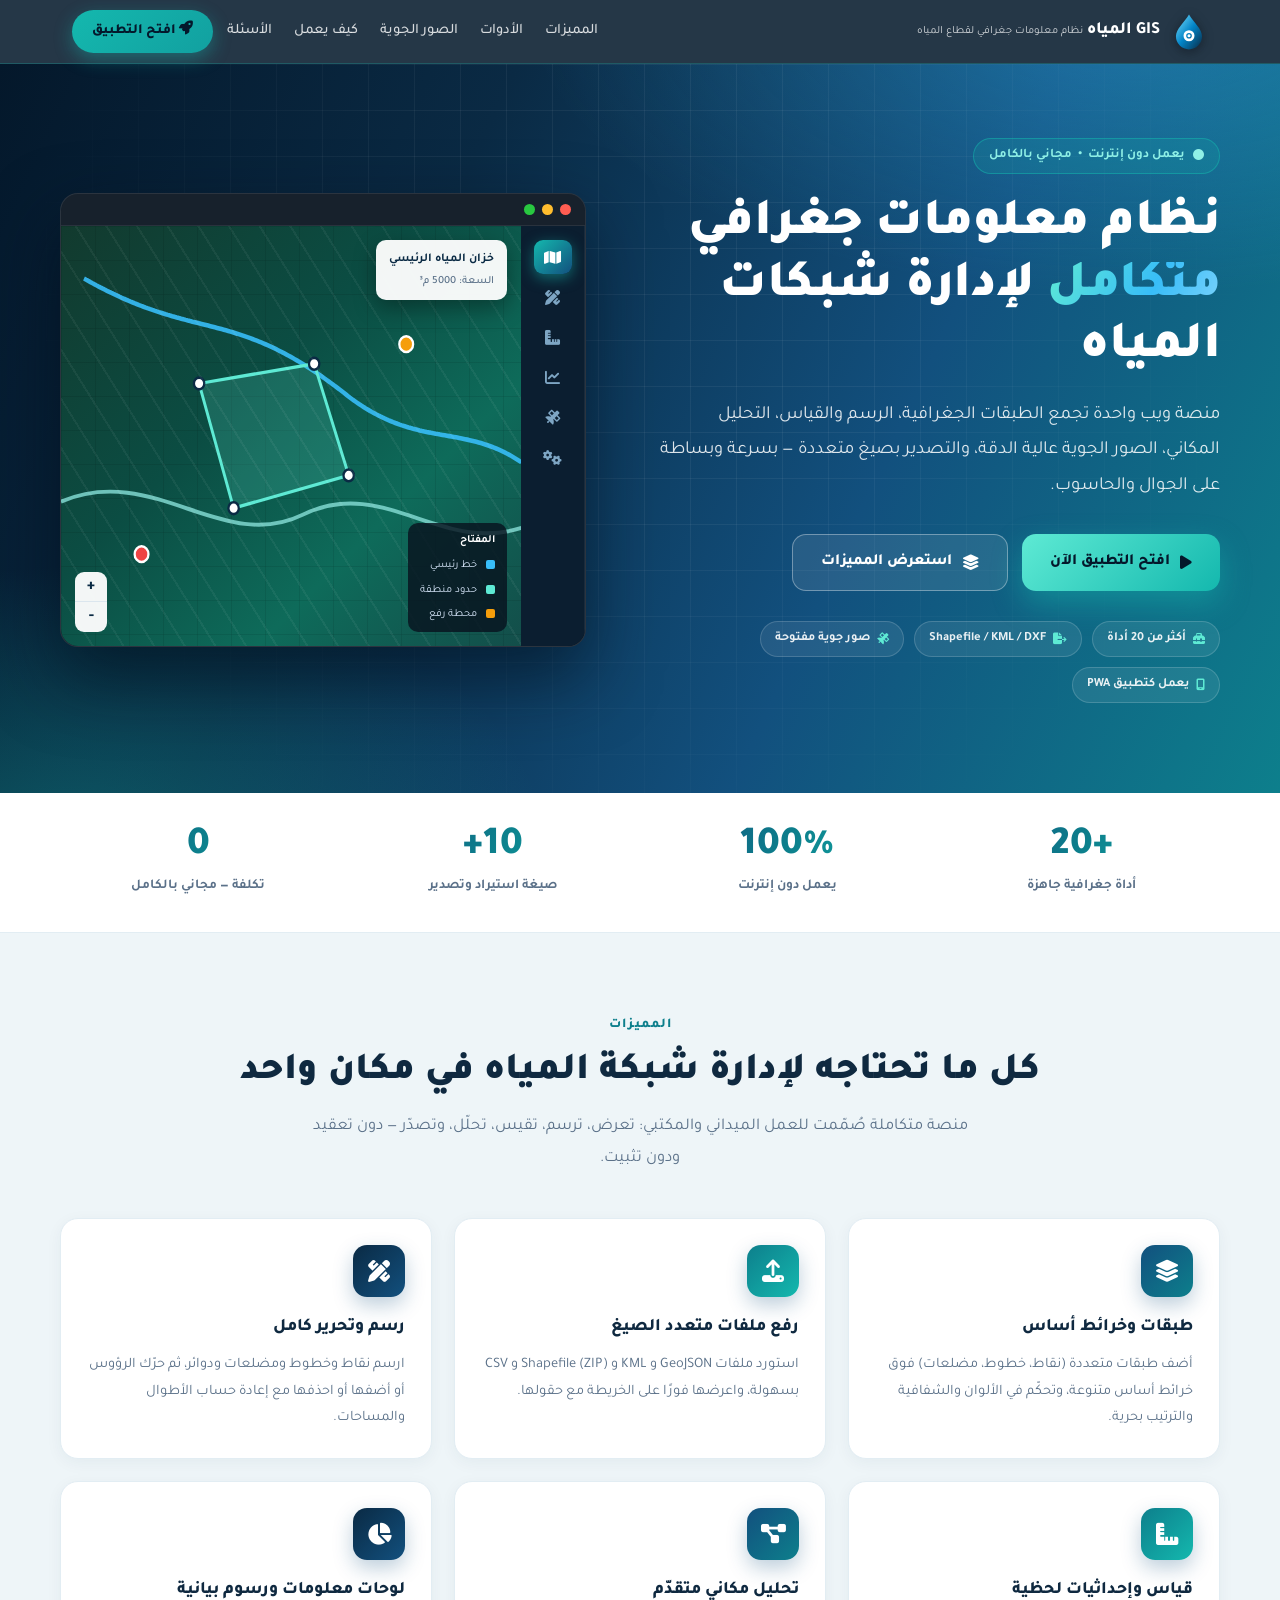
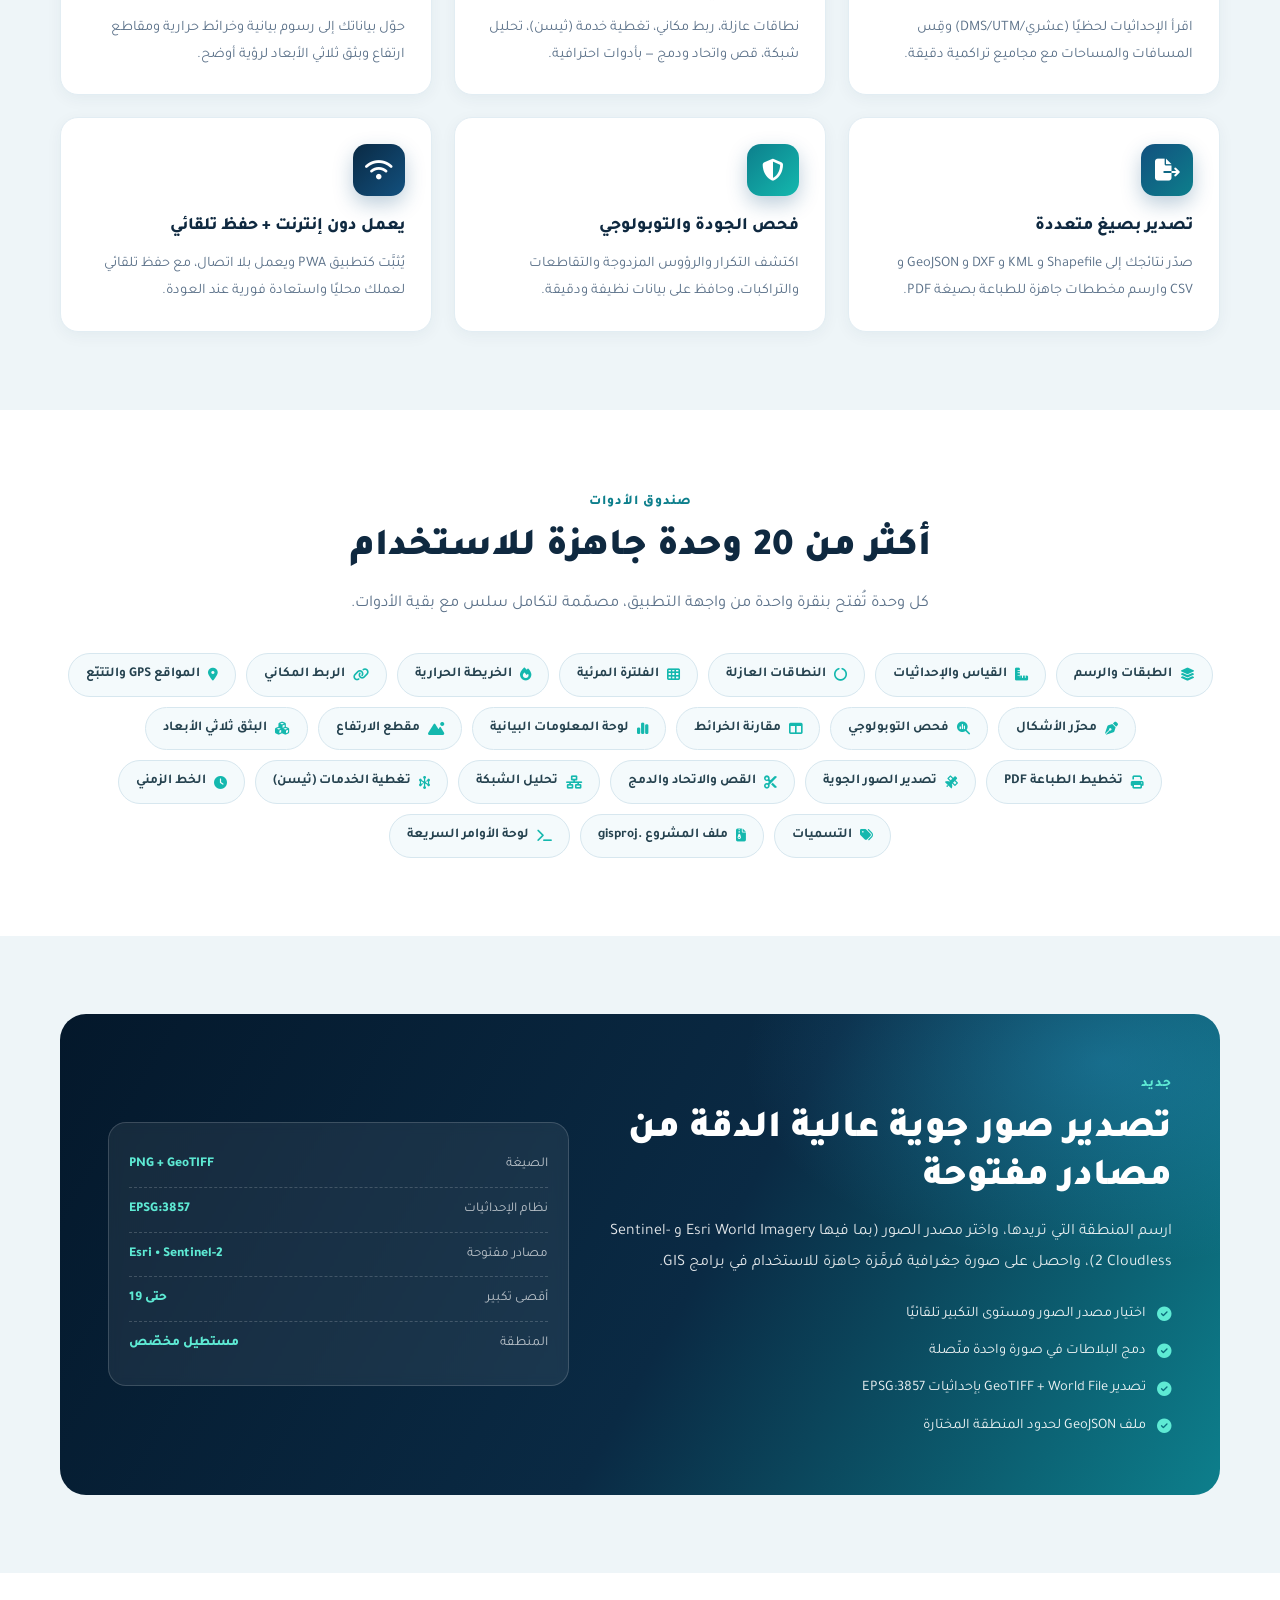
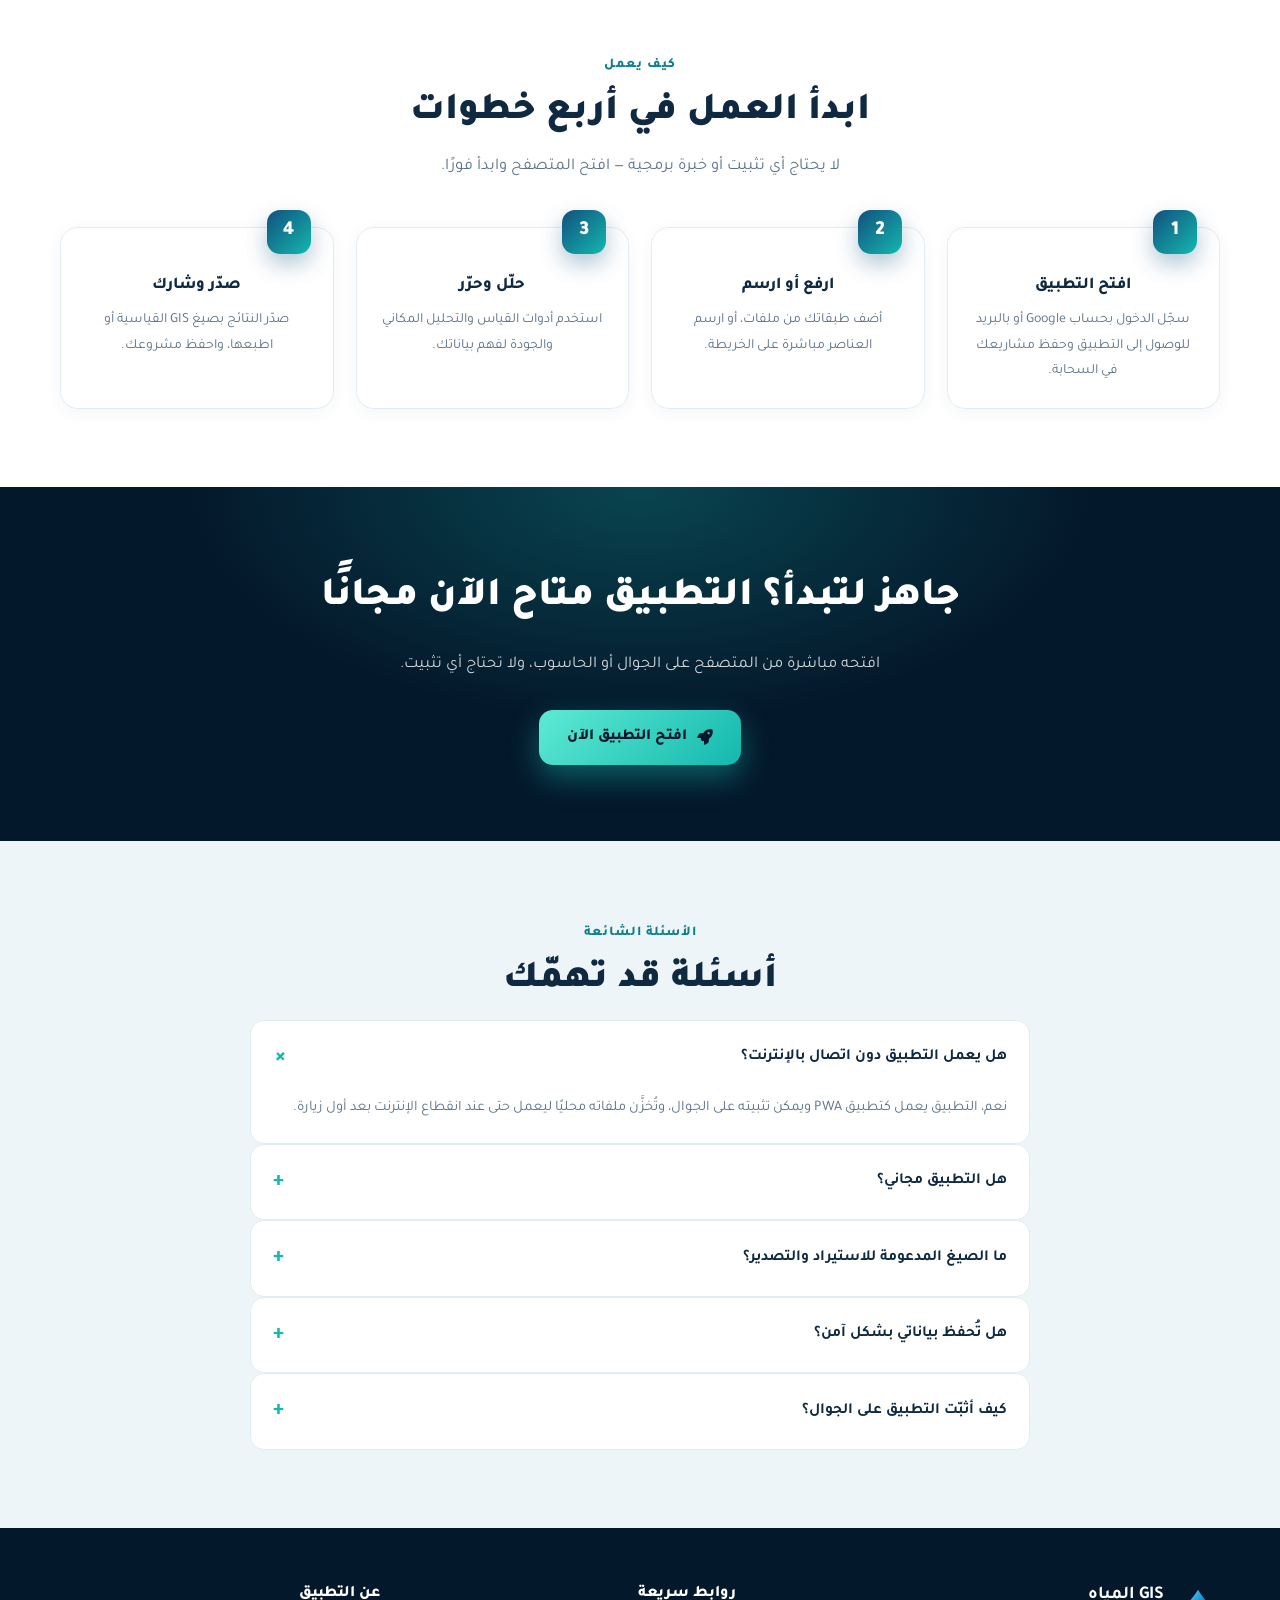
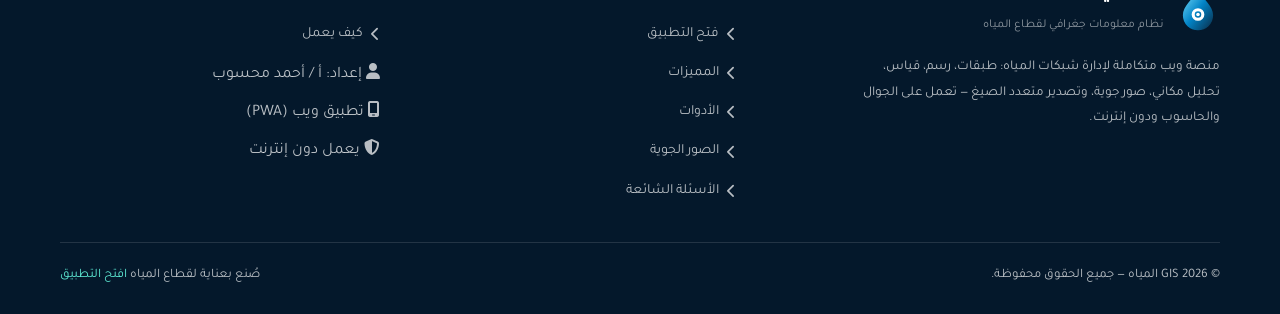
==== landing.html @ ad79aa31 "GIS Water App — clean history" ====
<!DOCTYPE html>
<html lang="ar" dir="rtl">
<head>
<meta charset="UTF-8">
<meta name="viewport" content="width=device-width, initial-scale=1">
<meta name="theme-color" content="#0a2a44">
<title>GIS المياه — نظام معلومات جغرافي متكامل لقطاع المياه | إعداد أ / أحمد محسوب</title>
<meta name="description" content="تطبيق ويب مجاني لإدارة شبكات المياه: طبقات جغرافية، رسم وقياس، تحليل مكاني، تصدير Shapefile/KML/DXF، صور جوية عالية الدقة من مصادر مفتوحة، ويعمل دون إنترنت.">
<meta name="keywords" content="GIS, نظم المعلومات الجغرافية, قطاع المياه, شبكات المياه, خرائط المياه, خزانات, محطات رفع, تحليل مكاني, Shapefile, KML, DXF, GeoTIFF, صور جوية, water network, web GIS">
<meta name="author" content="أحمد محسوب">
<meta name="robots" content="index, follow">
<meta name="google-site-verification" content="sy2CZQJL3Yo10CgOrphD3suYf40Eu9qSfpPAU7M36-Q">
<link rel="canonical" href="https://ahmedmahsoup1920-stack.github.io/gis-app-web/landing.html">
<meta property="og:type" content="website">
<meta property="og:site_name" content="GIS المياه">
<meta property="og:title" content="GIS المياه — نظام معلومات جغرافي متكامل لقطاع المياه">
<meta property="og:description" content="أكثر من 20 أداة جغرافية لإدارة شبكات المياه: رسم، قياس، تحليل مكاني، تصدير متعدد الصيغ، وصور جوية عالية الدقة — ويعمل دون إنترنت.">
<meta property="og:url" content="https://ahmedmahsoup1920-stack.github.io/gis-app-web/landing.html">
<meta property="og:image" content="https://ahmedmahsoup1920-stack.github.io/gis-app-web/icons/icon-512.png">
<meta property="og:locale" content="ar_AR">
<meta name="twitter:card" content="summary_large_image">
<meta name="twitter:title" content="GIS المياه — نظام معلومات جغرافي متكامل لقطاع المياه">
<meta name="twitter:description" content="أكثر من 20 أداة جغرافية لإدارة شبكات المياه، مع تصدير متعدد الصيغ وصور جوية عالية الدقة.">
<meta name="twitter:image" content="https://ahmedmahsoup1920-stack.github.io/gis-app-web/icons/icon-512.png">
<link rel="icon" type="image/svg+xml" href="icons/icon.svg">
<link rel="icon" type="image/png" sizes="192x192" href="icons/icon-192.png">
<link rel="apple-touch-icon" href="icons/apple-touch-icon.png">
<link href="https://fonts.googleapis.com/css2?family=Tajawal:wght@400;500;700;800;900&display=swap" rel="stylesheet">
<link rel="stylesheet" href="https://cdnjs.cloudflare.com/ajax/libs/font-awesome/6.4.0/css/all.min.css">
<style>
:root{
    --deep:#04182b; --navy:#0a2a44; --blue:#12507e; --teal:#0d7f8c; --accent:#14b8ae;
    --sky:#38bdf8; --bg:#eef5f8; --ink:#0f2940; --muted:#5b7189; --line:#dbe7ef; --card:#ffffff;
    --grad:linear-gradient(115deg,#04182b 0%,#0a2a44 30%,#12507e 62%,#0d7f8c 100%);
    --shadow:0 18px 46px rgba(6,32,55,.16);
    --radius:18px;
}
*{margin:0;padding:0;box-sizing:border-box}
html{scroll-behavior:smooth}
body{font-family:'Tajawal',system-ui,sans-serif;background:var(--bg);color:var(--ink);line-height:1.75;overflow-x:hidden}
a{color:inherit;text-decoration:none}
img{max-width:100%}
.wrap{width:min(1160px,92vw); margin-inline:auto;}
section{scroll-margin-top:80px;}

/* ===== Nav ===== */
.nav{position:sticky; top:0; z-index:100; backdrop-filter:blur(10px); background:rgba(4,24,43,0.86); border-bottom:1px solid rgba(20,184,174,.28);}
.nav-inner{max-width:1180px; margin:0 auto; padding:10px 22px; display:flex; align-items:center; gap:14px;}
.brand{display:flex; align-items:center; gap:10px; color:#fff; text-decoration:none; min-width:0;}
.brand img{width:38px; height:38px; filter:drop-shadow(0 2px 6px rgba(0,0,0,.4));}
.brand .b-t{font-weight:800; font-size:17px; line-height:1.1; white-space:nowrap;}
.brand .b-s{font-size:11px; opacity:.8; white-space:nowrap;}
.nav-links{display:flex; gap:22px; margin-inline-start:auto;}
.nav-links a{color:rgba(255,255,255,.82); font-size:14.5px; font-weight:500; text-decoration:none; transition:.2s; position:relative;}
.nav-links a:hover{color:#fff;}
.nav-cta{background:linear-gradient(135deg,var(--accent),#12a0a0); color:#04182b; font-weight:800; padding:9px 20px; border-radius:24px; font-size:14px; text-decoration:none; white-space:nowrap; box-shadow:0 6px 18px rgba(20,184,174,.4); transition:.2s;}
.nav-cta:hover{transform:translateY(-1px); box-shadow:0 10px 24px rgba(20,184,174,.55);}
.burger{display:none; background:none; border:0; color:#fff; font-size:20px; cursor:pointer;}
@media(max-width:880px){
    .nav-links{display:none; position:absolute; top:100%; inset-inline:0; flex-direction:column; background:rgba(6,26,44,.98); padding:14px 22px; gap:14px; border-bottom:1px solid rgba(20,184,174,.3);}
    .nav-links.open{display:flex;}
    .burger{display:block; margin-inline-start:auto;}
    .nav-cta{display:none;}
}

/* ---- HERO ---- */
.hero{position:relative; overflow:hidden; color:#fff; background:linear-gradient(115deg,#04182b 0%,#0a2a44 32%,#12507e 66%,#0d7f8c 100%); padding:74px 0 90px;}
.hero::before{content:''; position:absolute; inset:0; background:radial-gradient(1000px 480px at 88% -8%, rgba(56,189,248,.32), transparent 60%), radial-gradient(760px 460px at 6% 108%, rgba(20,184,174,.34), transparent 62%);}
.hero::after{content:''; position:absolute; inset:0; background-image:linear-gradient(rgba(255,255,255,.055) 1px,transparent 1px),linear-gradient(90deg,rgba(255,255,255,.055) 1px,transparent 1px); background-size:46px 46px; -webkit-mask-image:radial-gradient(circle at 50% 30%, #000 30%, transparent 78%); mask-image:radial-gradient(circle at 50% 30%, #000 30%, transparent 78%);}
.hero .wrap{position:relative; z-index:2; display:grid; grid-template-columns:1.05fr .95fr; gap:52px; align-items:center;}
.badge{display:inline-flex; align-items:center; gap:8px; background:rgba(20,184,174,.16); border:1px solid rgba(20,184,174,.5); color:#8ff0e6; font-size:13px; font-weight:600; padding:6px 15px; border-radius:30px; margin-bottom:22px;}
.badge i{font-size:11px;}
.hero h1{font-size:clamp(28px,4.6vw,52px); font-weight:900; line-height:1.18; letter-spacing:-.5px; margin-bottom:18px;}
.hero h1 span{background:linear-gradient(120deg,#5eead4,#38bdf8 60%,#7dd3fc); -webkit-background-clip:text; background-clip:text; color:transparent;}
.hero .lead{font-size:clamp(15px,1.7vw,18.5px); color:rgba(255,255,255,.86); line-height:1.9; max-width:560px; margin-bottom:30px;}
.hero-btns{display:flex; flex-wrap:wrap; gap:14px; margin-bottom:30px;}
.btn{display:inline-flex; align-items:center; gap:10px; font-weight:800; font-size:15.5px; padding:14px 28px; border-radius:14px; text-decoration:none; transition:.22s; cursor:pointer; border:0;}
.btn-primary{background:linear-gradient(135deg,#5eead4,#14b8ae); color:#04182b; box-shadow:0 12px 30px rgba(20,184,174,.45);}
.btn-primary:hover{transform:translateY(-2px); box-shadow:0 18px 40px rgba(20,184,174,.6);}
.btn-ghost{background:rgba(255,255,255,.09); color:#fff; border:1.5px solid rgba(255,255,255,.35);}
.btn-ghost:hover{background:rgba(255,255,255,.18);}
.chips{display:flex; flex-wrap:wrap; gap:10px;}
.chip{font-size:12.5px; font-weight:600; color:rgba(255,255,255,.9); background:rgba(255,255,255,.08); border:1px solid rgba(255,255,255,.16); padding:6px 14px; border-radius:22px; display:inline-flex; align-items:center; gap:7px;}
.chip i{color:#5eead4; font-size:12px;}

/* ---- mock ---- */
.mock{position:relative; border-radius:18px; overflow:hidden; box-shadow:0 30px 70px rgba(2,14,26,.6); border:1px solid rgba(255,255,255,.14); background:#08131f;}
.mock-bar{display:flex; align-items:center; gap:7px; padding:10px 14px; background:rgba(255,255,255,.06); border-bottom:1px solid rgba(255,255,255,.08);}
.mock-bar .dot{width:11px; height:11px; border-radius:50%;}
.mock-bar .d1{background:#ff5f57;} .mock-bar .d2{background:#febc2e;} .mock-bar .d3{background:#28c840;}
.mock-url{margin-inline-start:10px; flex:1; background:rgba(255,255,255,.08); color:rgba(255,255,255,.6); font-size:11px; padding:4px 12px; border-radius:8px; text-align:center; direction:ltr;}
.mock-body{display:grid; grid-template-columns:64px 1fr; height:min(52vw,420px); min-height:300px;}
.mock-side{background:#0b1e30; border-inline-start:1px solid rgba(255,255,255,.06); display:flex; flex-direction:column; align-items:center; gap:6px; padding:14px 0;}
.mock-side .mi{width:38px; height:34px; border-radius:9px; display:flex; align-items:center; justify-content:center; color:#7ea6c4; font-size:15px;}
.mock-side .mi.on{background:linear-gradient(135deg,#14b8ae,#12507e); color:#fff; box-shadow:0 4px 14px rgba(20,184,174,.5);}
.mock-canvas{position:relative; background:linear-gradient(135deg,#123a2e 0%,#0b4d43 40%,#0e6b5a 70%,#134e4a 100%); overflow:hidden;}
.mock-canvas::before{content:''; position:absolute; inset:0; background-image:linear-gradient(rgba(0,0,0,.16) 1px,transparent 1px),linear-gradient(90deg,rgba(0,0,0,.16) 1px,transparent 1px); background-size:34px 34px; opacity:.5;}
.mock-canvas::after{content:''; position:absolute; inset:0; background:repeating-linear-gradient(58deg, rgba(255,255,255,.05) 0 2px, transparent 2px 26px);}
.mock-canvas svg{position:absolute; inset:0; width:100%; height:100%;}
.mock-tip{position:absolute; top:14px; inset-inline-start:14px; background:rgba(255,255,255,.95); color:#0a2a44; border-radius:10px; padding:9px 13px; font-size:12px; font-weight:700; box-shadow:0 8px 22px rgba(0,0,0,.35); z-index:3;}
.mock-tip small{display:block; font-weight:500; color:#5b7189; font-size:11px; margin-top:2px;}
.mock-zoom{position:absolute; bottom:14px; inset-inline-end:14px; display:flex; flex-direction:column; background:rgba(255,255,255,.95); border-radius:9px; overflow:hidden; z-index:3;}
.mock-zoom span{width:32px; height:30px; display:flex; align-items:center; justify-content:center; color:#0a2a44; font-weight:800; border-bottom:1px solid #dbe6ee;}
.mock-zoom span:last-child{border-bottom:0;}
.mock-legend{position:absolute; bottom:14px; inset-inline-start:14px; background:rgba(8,19,31,.82); color:#dbeafe; border-radius:10px; padding:8px 12px; font-size:11px; z-index:3; display:flex; flex-direction:column; gap:5px;}
.mock-legend b{font-size:11px; color:#fff; margin-bottom:1px;}
.mock-legend i{display:inline-block; width:9px; height:9px; border-radius:2px; margin-inline-end:6px; vertical-align:middle;}
@media(max-width:880px){
    .hero{padding:52px 0 64px;}
    .hero .wrap{grid-template-columns:1fr; gap:38px;}
    .mock{max-width:520px;}
}

/* ---- stats ---- */
.stats{background:#fff; border-bottom:1px solid #e2edf3;}
.stats .wrap{display:grid; grid-template-columns:repeat(4,1fr); gap:18px; padding:34px 0;}
.stat{text-align:center;}
.stat .n{font-size:clamp(26px,3.4vw,40px); font-weight:900; background:linear-gradient(120deg,#12507e,#0d7f8c,#14b8ae); -webkit-background-clip:text; background-clip:text; color:transparent; line-height:1;}
.stat .l{font-size:13.5px; color:var(--muted); margin-top:8px; font-weight:600;}
@media(max-width:680px){ .stats .wrap{grid-template-columns:repeat(2,1fr); gap:26px 12px;} }

/* ---- section head ---- */
.section{padding:78px 0;}
.section.alt{background:#fff;}
.eyebrow{display:inline-block; color:var(--teal); font-weight:800; font-size:13.5px; letter-spacing:1px; margin-bottom:12px;}
.section h2{font-size:clamp(24px,3.2vw,38px); font-weight:900; color:var(--ink); line-height:1.25; margin-bottom:14px;}
.section .sub{font-size:16.5px; color:var(--muted); max-width:680px; line-height:1.9;}
.center{text-align:center;}
.center .sub{margin-inline:auto;}

/* ---- feature cards ---- */
.grid{display:grid; grid-template-columns:repeat(3,1fr); gap:22px; margin-top:44px;}
.card{background:#fff; border:1px solid #e2edf3; border-radius:18px; padding:26px; transition:.24s; box-shadow:0 4px 16px rgba(16,50,80,.05);}
.section.alt .card{background:#f7fbfd;}
.card:hover{transform:translateY(-5px); box-shadow:0 20px 42px rgba(16,50,80,.13); border-color:#bfe6e0;}
.card .ic{width:52px; height:52px; border-radius:14px; display:flex; align-items:center; justify-content:center; font-size:22px; color:#fff; background:linear-gradient(135deg,#12507e,#0d7f8c); margin-bottom:16px; box-shadow:0 8px 20px rgba(18,80,126,.28);}
.card:nth-child(2n) .ic{background:linear-gradient(135deg,#0d7f8c,#14b8ae);}
.card:nth-child(3n) .ic{background:linear-gradient(135deg,#0a2a44,#12507e);}
.card h3{font-size:17.5px; font-weight:800; color:var(--ink); margin-bottom:8px;}
.card p{font-size:14.5px; color:var(--muted); line-height:1.85;}
@media(max-width:900px){ .grid{grid-template-columns:repeat(2,1fr);} }
@media(max-width:600px){ .grid{grid-template-columns:1fr;} }

/* ---- tools pills ---- */
.pills{display:flex; flex-wrap:wrap; gap:10px; margin-top:34px; justify-content:center;}
.pill{background:#fff; border:1px solid #d7e7ef; border-radius:30px; padding:9px 17px; font-size:13.5px; font-weight:600; color:#25424f; display:inline-flex; align-items:center; gap:8px; transition:.2s;}
.section.alt .pill{background:#f4fafc;}
.pill i{color:var(--accent); font-size:13px;}
.pill:hover{border-color:var(--accent); transform:translateY(-2px); box-shadow:0 8px 18px rgba(20,184,174,.16);}

/* ---- imagery highlight ---- */
.imagery{background:linear-gradient(120deg,#04182b,#0a2a44 55%,#0d7f8c); color:#fff; border-radius:26px; overflow:hidden; position:relative; padding:56px 48px; display:grid; grid-template-columns:1.1fr .9fr; gap:40px; align-items:center;}
.imagery::before{content:''; position:absolute; inset:0; background:radial-gradient(600px 340px at 90% 10%, rgba(56,189,248,.28), transparent 60%);}
.imagery .txt{position:relative; z-index:2;}
.imagery h2{color:#fff;}
.imagery p{color:rgba(255,255,255,.88); font-size:16px; line-height:1.95; margin-bottom:22px;}
.imagery ul{list-style:none; display:flex; flex-direction:column; gap:12px; position:relative; z-index:2;}
.imagery li{display:flex; align-items:center; gap:11px; font-size:14.5px; color:rgba(255,255,255,.92);}
.imagery li i{color:#5eead4;}
.imagery-card{position:relative; z-index:2; background:rgba(255,255,255,.07); border:1px solid rgba(255,255,255,.16); border-radius:18px; padding:20px; backdrop-filter:blur(6px);}
.imagery-card .row{display:flex; justify-content:space-between; font-size:13.5px; padding:10px 0; border-bottom:1px dashed rgba(255,255,255,.18);}
.imagery-card .row:last-child{border-bottom:0;}
.imagery-card .k{color:rgba(255,255,255,.7);}
.imagery-card .v{font-weight:800; color:#5eead4; font-family:'Tajawal';}
@media(max-width:880px){ .imagery{grid-template-columns:1fr; padding:40px 26px;} }

/* ---- steps ---- */
.steps{display:grid; grid-template-columns:repeat(4,1fr); gap:22px; margin-top:44px; counter-reset:s;}
.step{position:relative; background:#fff; border:1px solid #e2edf3; border-radius:18px; padding:30px 22px 24px; box-shadow:0 4px 16px rgba(16,50,80,.05);}
.step::before{counter-increment:s; content:counter(s); position:absolute; top:-18px; inset-inline-start:22px; width:44px; height:44px; border-radius:13px; background:linear-gradient(135deg,#12507e,#14b8ae); color:#fff; font-size:20px; font-weight:900; display:flex; align-items:center; justify-content:center; box-shadow:0 10px 22px rgba(18,80,126,.32);}
.step h3{font-size:16.5px; font-weight:800; margin:14px 0 8px; color:var(--ink);}
.step p{font-size:14px; color:var(--muted); line-height:1.8;}
@media(max-width:880px){ .steps{grid-template-columns:repeat(2,1fr); gap:34px 18px;} }
@media(max-width:520px){ .steps{grid-template-columns:1fr;} }

/* ---- CTA band ---- */
.cta{background:#04182b; color:#fff; text-align:center; padding:76px 0; position:relative; overflow:hidden;}
.cta::before{content:''; position:absolute; inset:0; background:radial-gradient(700px 360px at 50% 0%, rgba(20,184,174,.28), transparent 65%);}
.cta .wrap{position:relative; z-index:2;}
.cta h2{color:#fff; font-size:clamp(24px,3.4vw,40px); font-weight:900; margin-bottom:16px;}
.cta p{color:rgba(255,255,255,.82); font-size:16.5px; max-width:600px; margin:0 auto 30px; line-height:1.9;}

/* ---- FAQ ---- */
.faq{max-width:820px; margin:44px auto 0; display:flex; flex-direction:column; gap:12px;}
.q{background:#fff; border:1px solid #e2edf3; border-radius:14px; overflow:hidden;}
.section:not(.alt) .q{background:#fff;}
.cta + .section .q{background:#fff;}
.q summary{padding:18px 22px; font-weight:700; font-size:15.5px; color:var(--ink); cursor:pointer; list-style:none; display:flex; justify-content:space-between; align-items:center; gap:14px;}
.q summary::-webkit-details-marker{display:none;}
.q summary::after{content:'+'; font-size:22px; color:var(--accent); font-weight:700; transition:.2s;}
.q[open] summary::after{transform:rotate(45deg);}
.q .a{padding:0 22px 20px; color:var(--muted); font-size:14.5px; line-height:1.9;}

/* ---- footer ---- */
footer{background:#04182b; color:rgba(255,255,255,.72); padding:52px 0 26px;}
.foot-grid{display:grid; grid-template-columns:1.4fr 1fr 1fr; gap:36px; padding-bottom:34px; border-bottom:1px solid rgba(255,255,255,.12);}
.foot-brand{display:flex; align-items:center; gap:12px; margin-bottom:16px;}
.foot-brand img{width:44px; height:44px;}
.foot-brand b{color:#fff; font-size:18px; display:block;}
.foot-brand small{font-size:12px; opacity:.75;}
footer p{font-size:13.5px; line-height:1.9; max-width:360px;}
footer h4{color:#fff; font-size:16px; font-weight:800; margin-bottom:14px;}
footer ul{list-style:none; display:flex; flex-direction:column; gap:10px;}
footer ul a{color:rgba(255,255,255,.72); text-decoration:none; font-size:14px; transition:.2s; display:inline-flex; align-items:center; gap:8px;}
footer ul a:hover{color:#5eead4;}
.foot-bottom{padding-top:22px; display:flex; flex-wrap:wrap; gap:12px; justify-content:space-between; align-items:center; font-size:13px;}
.foot-bottom a{color:#5eead4; text-decoration:none;}
@media(max-width:760px){ .foot-grid{grid-template-columns:1fr; gap:28px;} }
</style>
</head>
<body>

<nav class="nav">
    <div class="nav-inner">
        <a class="brand" href="#top">
            <img src="icons/logo.svg" alt="شعار GIS المياه">
            <span>
                <span class="b-t">GIS المياه</span>
                <span class="b-s">نظام معلومات جغرافي لقطاع المياه</span>
            </span>
        </a>
        <button class="burger" id="burger" aria-label="القائمة"><i class="fas fa-bars"></i></button>
        <div class="nav-links" id="navLinks">
            <a href="#features">المميزات</a>
            <a href="#tools">الأدوات</a>
            <a href="#imagery">الصور الجوية</a>
            <a href="#how">كيف يعمل</a>
            <a href="#faq">الأسئلة</a>
        </div>
        <a class="nav-cta" href="index.html"><i class="fas fa-rocket"></i> افتح التطبيق</a>
    </div>
</nav>

<header class="hero" id="top">
    <div class="wrap">
        <div>
            <span class="badge"><i class="fas fa-circle"></i> يعمل دون إنترنت &nbsp;•&nbsp; مجاني بالكامل</span>
            <h1>نظام معلومات جغرافي <span>متكامل</span> لإدارة شبكات المياه</h1>
            <p class="lead">منصة ويب واحدة تجمع الطبقات الجغرافية، الرسم والقياس، التحليل المكاني، الصور الجوية عالية الدقة، والتصدير بصيغ متعددة — بسرعة وبساطة على الجوال والحاسوب.</p>
            <div class="hero-btns">
                <a class="btn btn-primary" href="index.html"><i class="fas fa-play"></i> افتح التطبيق الآن</a>
                <a class="btn btn-ghost" href="#features"><i class="fas fa-layer-group"></i> استعرض المميزات</a>
            </div>
            <div class="chips">
                <span class="chip"><i class="fas fa-toolbox"></i> أكثر من 20 أداة</span>
                <span class="chip"><i class="fas fa-file-export"></i> Shapefile / KML / DXF</span>
                <span class="chip"><i class="fas fa-satellite"></i> صور جوية مفتوحة</span>
                <span class="chip"><i class="fas fa-mobile-screen"></i> يعمل كتطبيق PWA</span>
            </div>
        </div>
        <div class="mock" aria-hidden="true">
            <div class="mock-bar"><span style="width:11px;height:11px;border-radius:50%;background:#ff5d52"></span><span style="width:11px;height:11px;border-radius:50%;background:#ffbd2e"></span><span style="width:11px;height:11px;border-radius:50%;background:#28c840"></span><div style="flex:1"></div></div>
            <div class="mock-body">
                <div class="mock-side">
                    <span class="mi on"><i class="fas fa-map"></i></span>
                    <span class="mi"><i class="fas fa-pen-ruler"></i></span>
                    <span class="mi"><i class="fas fa-ruler-combined"></i></span>
                    <span class="mi"><i class="fas fa-chart-line"></i></span>
                    <span class="mi"><i class="fas fa-satellite"></i></span>
                    <span class="mi"><i class="fas fa-gears"></i></span>
                </div>
                <div class="mock-canvas">
                    <svg viewBox="0 0 400 320" preserveAspectRatio="none">
                        <path d="M0 210 C80 180 140 250 210 220 C280 190 330 250 400 230" fill="none" stroke="#7fd8cf" stroke-width="3" opacity=".85"/>
                        <path d="M20 40 C120 90 150 60 250 130 C310 170 350 150 400 180" fill="none" stroke="#38bdf8" stroke-width="3.5" opacity=".9" stroke-dasharray="2 0"/>
                        <polygon points="120,120 220,105 250,190 150,215" fill="rgba(94,234,212,.18)" stroke="#5eead4" stroke-width="2.5"/>
                        <circle cx="120" cy="120" r="4.5" fill="#fff" stroke="#0a2a44" stroke-width="2"/>
                        <circle cx="220" cy="105" r="4.5" fill="#fff" stroke="#0a2a44" stroke-width="2"/>
                        <circle cx="250" cy="190" r="4.5" fill="#fff" stroke="#0a2a44" stroke-width="2"/>
                        <circle cx="150" cy="215" r="4.5" fill="#fff" stroke="#0a2a44" stroke-width="2"/>
                        <circle cx="300" cy="90" r="6" fill="#f59e0b" stroke="#fff" stroke-width="2"/>
                        <circle cx="70" cy="250" r="6" fill="#ef4444" stroke="#fff" stroke-width="2"/>
                    </svg>
                    <div class="mock-tip">خزان المياه الرئيسي<small>السعة: 5000 م³</small></div>
                    <div class="mock-zoom"><span>+</span><span>-</span></div>
                    <div class="mock-legend">
                        <b>المفتاح</b>
                        <span><i style="background:#38bdf8"></i> خط رئيسي</span>
                        <span><i style="background:#5eead4"></i> حدود منطقة</span>
                        <span><i style="background:#f59e0b"></i> محطة رفع</span>
                    </div>
                </div>
            </div>
        </div>
    </div>
</header>

<section class="stats">
    <div class="wrap">
        <div class="stat"><div class="n">+20</div><div class="l">أداة جغرافية جاهزة</div></div>
        <div class="stat"><div class="n">100%</div><div class="l">يعمل دون إنترنت</div></div>
        <div class="stat"><div class="n">10+</div><div class="l">صيغة استيراد وتصدير</div></div>
        <div class="stat"><div class="n">0</div><div class="l">تكلفة — مجاني بالكامل</div></div>
    </div>
</section>

<section class="section" id="features">
    <div class="wrap">
        <div class="center">
            <span class="eyebrow">المميزات</span>
            <h2>كل ما تحتاجه لإدارة شبكة المياه في مكان واحد</h2>
            <p class="sub">منصة متكاملة صُمّمت للعمل الميداني والمكتبي: تعرض، ترسم، تقيس، تحلّل، وتصدّر — دون تعقيد ودون تثبيت.</p>
        </div>
        <div class="grid">
            <div class="card"><div class="ic"><i class="fas fa-layer-group"></i></div><h3>طبقات وخرائط أساس</h3><p>أضف طبقات متعددة (نقاط، خطوط، مضلعات) فوق خرائط أساس متنوعة، وتحكّم في الألوان والشفافية والترتيب بحرية.</p></div>
            <div class="card"><div class="ic"><i class="fas fa-upload"></i></div><h3>رفع ملفات متعدد الصيغ</h3><p>استورد ملفات GeoJSON و KML و Shapefile (ZIP) و CSV بسهولة، واعرضها فورًا على الخريطة مع حقولها.</p></div>
            <div class="card"><div class="ic"><i class="fas fa-pen-ruler"></i></div><h3>رسم وتحرير كامل</h3><p>ارسم نقاط وخطوط ومضلعات ودوائر، ثم حرّك الرؤوس أو أضفها أو احذفها مع إعادة حساب الأطوال والمساحات.</p></div>
            <div class="card"><div class="ic"><i class="fas fa-ruler-combined"></i></div><h3>قياس وإحداثيات لحظية</h3><p>اقرأ الإحداثيات لحظيًا (عشري/DMS/UTM) وقِس المسافات والمساحات مع مجاميع تراكمية دقيقة.</p></div>
            <div class="card"><div class="ic"><i class="fas fa-diagram-project"></i></div><h3>تحليل مكاني متقدّم</h3><p>نطاقات عازلة، ربط مكاني، تغطية خدمة (ثيسن)، تحليل شبكة، قص واتحاد ودمج — بأدوات احترافية.</p></div>
            <div class="card"><div class="ic"><i class="fas fa-chart-pie"></i></div><h3>لوحات معلومات ورسوم بيانية</h3><p>حوّل بياناتك إلى رسوم بيانية وخرائط حرارية ومقاطع ارتفاع وبثق ثلاثي الأبعاد لرؤية أوضح.</p></div>
            <div class="card"><div class="ic"><i class="fas fa-file-export"></i></div><h3>تصدير بصيغ متعددة</h3><p>صدّر نتائجك إلى Shapefile و KML و DXF و GeoJSON و CSV وارسم مخططات جاهزة للطباعة بصيغة PDF.</p></div>
            <div class="card"><div class="ic"><i class="fas fa-shield-halved"></i></div><h3>فحص الجودة والتوبولوجي</h3><p>اكتشف التكرار والرؤوس المزدوجة والتقاطعات والتراكبات، وحافظ على بيانات نظيفة ودقيقة.</p></div>
            <div class="card"><div class="ic"><i class="fas fa-wifi"></i></div><h3>يعمل دون إنترنت + حفظ تلقائي</h3><p>يُثبَّت كتطبيق PWA ويعمل بلا اتصال، مع حفظ تلقائي لعملك محليًا واستعادة فورية عند العودة.</p></div>
        </div>
    </div>
</section>

<section class="section alt" id="tools">
    <div class="wrap center">
        <span class="eyebrow">صندوق الأدوات</span>
        <h2>أكثر من 20 وحدة جاهزة للاستخدام</h2>
        <p class="sub">كل وحدة تُفتح بنقرة واحدة من واجهة التطبيق، مصمّمة لتكامل سلس مع بقية الأدوات.</p>
        <div class="pills">
            <span class="pill"><i class="fas fa-layer-group"></i> الطبقات والرسم</span>
            <span class="pill"><i class="fas fa-ruler-combined"></i> القياس والإحداثيات</span>
            <span class="pill"><i class="fas fa-circle-notch"></i> النطاقات العازلة</span>
            <span class="pill"><i class="fas fa-table-cells"></i> الفلترة المرئية</span>
            <span class="pill"><i class="fas fa-fire"></i> الخريطة الحرارية</span>
            <span class="pill"><i class="fas fa-link"></i> الربط المكاني</span>
            <span class="pill"><i class="fas fa-location-dot"></i> المواقع GPS والتتبّع</span>
            <span class="pill"><i class="fas fa-pen-nib"></i> محرّر الأشكال</span>
            <span class="pill"><i class="fas fa-magnifying-glass-chart"></i> فحص التوبولوجي</span>
            <span class="pill"><i class="fas fa-columns"></i> مقارنة الخرائط</span>
            <span class="pill"><i class="fas fa-chart-simple"></i> لوحة المعلومات البيانية</span>
            <span class="pill"><i class="fas fa-mountain-sun"></i> مقطع الارتفاع</span>
            <span class="pill"><i class="fas fa-cubes"></i> البثق ثلاثي الأبعاد</span>
            <span class="pill"><i class="fas fa-print"></i> تخطيط الطباعة PDF</span>
            <span class="pill"><i class="fas fa-satellite"></i> تصدير الصور الجوية</span>
            <span class="pill"><i class="fas fa-scissors"></i> القص والاتحاد والدمج</span>
            <span class="pill"><i class="fas fa-network-wired"></i> تحليل الشبكة</span>
            <span class="pill"><i class="fas fa-hexagon-nodes"></i> تغطية الخدمات (ثيسن)</span>
            <span class="pill"><i class="fas fa-clock"></i> الخط الزمني</span>
            <span class="pill"><i class="fas fa-tags"></i> التسميات</span>
            <span class="pill"><i class="fas fa-file-zipper"></i> ملف المشروع .gisproj</span>
            <span class="pill"><i class="fas fa-terminal"></i> لوحة الأوامر السريعة</span>
        </div>
    </div>
</section>

<section class="section" id="imagery">
    <div class="wrap">
        <div class="imagery">
            <div class="txt">
                <span class="eyebrow" style="color:#5eead4">جديد</span>
                <h2>تصدير صور جوية عالية الدقة من مصادر مفتوحة</h2>
                <p>ارسم المنطقة التي تريدها، واختر مصدر الصور (بما فيها Esri World Imagery و Sentinel-2 Cloudless)، واحصل على صورة جغرافية مُرمَّزة جاهزة للاستخدام في برامج GIS.</p>
                <ul>
                    <li><i class="fas fa-circle-check"></i> اختيار مصدر الصور ومستوى التكبير تلقائيًا</li>
                    <li><i class="fas fa-circle-check"></i> دمج البلاطات في صورة واحدة متّصلة</li>
                    <li><i class="fas fa-circle-check"></i> تصدير GeoTIFF + World File بإحداثيات EPSG:3857</li>
                    <li><i class="fas fa-circle-check"></i> ملف GeoJSON لحدود المنطقة المختارة</li>
                </ul>
            </div>
            <div class="imagery-card">
                <div class="row"><span class="k">الصيغة</span><span class="v">PNG + GeoTIFF</span></div>
                <div class="row"><span class="k">نظام الإحداثيات</span><span class="v">EPSG:3857</span></div>
                <div class="row"><span class="k">مصادر مفتوحة</span><span class="v">Esri • Sentinel-2</span></div>
                <div class="row"><span class="k">أقصى تكبير</span><span class="v">حتى 19</span></div>
                <div class="row"><span class="k">المنطقة</span><span class="v">مستطيل مخصّص</span></div>
            </div>
        </div>
    </div>
</section>

<section class="section alt" id="how">
    <div class="wrap center">
        <span class="eyebrow">كيف يعمل</span>
        <h2>ابدأ العمل في أربع خطوات</h2>
        <p class="sub">لا يحتاج أي تثبيت أو خبرة برمجية — افتح المتصفح وابدأ فورًا.</p>
        <div class="steps">
            <div class="step"><h3>افتح التطبيق</h3><p>سجّل الدخول بحساب Google أو بالبريد للوصول إلى التطبيق وحفظ مشاريعك في السحابة.</p></div>
            <div class="step"><h3>ارفع أو ارسم</h3><p>أضف طبقاتك من ملفات، أو ارسم العناصر مباشرة على الخريطة.</p></div>
            <div class="step"><h3>حلّل وحرّر</h3><p>استخدم أدوات القياس والتحليل المكاني والجودة لفهم بياناتك.</p></div>
            <div class="step"><h3>صدّر وشارك</h3><p>صدّر النتائج بصيغ GIS القياسية أو اطبعها، واحفظ مشروعك.</p></div>
        </div>
    </div>
</section>

<section class="cta">
    <div class="wrap">
        <h2>جاهز لتبدأ؟ التطبيق متاح الآن مجانًا</h2>
        <p>افتحه مباشرة من المتصفح على الجوال أو الحاسوب، ولا تحتاج أي تثبيت.</p>
        <a class="btn btn-primary" href="index.html"><i class="fas fa-rocket"></i> افتح التطبيق الآن</a>
    </div>
</section>

<section class="section" id="faq">
    <div class="wrap">
        <div class="center">
            <span class="eyebrow">الأسئلة الشائعة</span>
            <h2>أسئلة قد تهمّك</h2>
        </div>
        <div style="max-width:780px;margin:0 auto;">
            <details class="q" open><summary>هل يعمل التطبيق دون اتصال بالإنترنت؟</summary><div class="a">نعم، التطبيق يعمل كتطبيق PWA ويمكن تثبيته على الجوال، وتُخزَّن ملفاته محليًا ليعمل حتى عند انقطاع الإنترنت بعد أول زيارة.</div></details>
            <details class="q"><summary>هل التطبيق مجاني؟</summary><div class="a">نعم، التطبيق مجاني بالكامل ومفتوح الاستخدام لإدارة شبكات المياه وأعمال GIS الميدانية.</div></details>
            <details class="q"><summary>ما الصيغ المدعومة للاستيراد والتصدير؟</summary><div class="a">الاستيراد: GeoJSON و KML و Shapefile (ZIP) و CSV. التصدير: Shapefile و KML و DXF و GeoJSON و CSV، بالإضافة إلى GeoTIFF والصور الجوية ومخططات PDF.</div></details>
            <details class="q"><summary>هل تُحفظ بياناتي بشكل آمن؟</summary><div class="a">تُحفظ بياناتك محليًا على جهازك تلقائيًا، ويمكنك اختياريًا تسجيل الدخول لمزامنة مشاريعك مع حسابك السحابي الخاص.</div></details>
            <details class="q"><summary>كيف أثبّت التطبيق على الجوال؟</summary><div class="a">افتح التطبيق في المتصفح ثم اختر «إضافة إلى الشاشة الرئيسية» (Android) أو «إضافة إلى الشاشة الرئيسية» من قائمة المشاركة (iOS)، ليصبح كأي تطبيق مستقل.</div></details>
        </div>
    </div>
</section>

<footer>
    <div class="wrap">
        <div class="foot-grid">
            <div>
                <div class="foot-brand">
                    <img src="icons/logo.svg" alt="شعار GIS المياه">
                    <span><b>GIS المياه</b><small>نظام معلومات جغرافي لقطاع المياه</small></span>
                </div>
                <p>منصة ويب متكاملة لإدارة شبكات المياه: طبقات، رسم، قياس، تحليل مكاني، صور جوية، وتصدير متعدد الصيغ — تعمل على الجوال والحاسوب ودون إنترنت.</p>
            </div>
            <div>
                <h4>روابط سريعة</h4>
                <ul>
                    <li><a href="index.html"><i class="fas fa-chevron-left"></i> فتح التطبيق</a></li>
                    <li><a href="#features"><i class="fas fa-chevron-left"></i> المميزات</a></li>
                    <li><a href="#tools"><i class="fas fa-chevron-left"></i> الأدوات</a></li>
                    <li><a href="#imagery"><i class="fas fa-chevron-left"></i> الصور الجوية</a></li>
                    <li><a href="#faq"><i class="fas fa-chevron-left"></i> الأسئلة الشائعة</a></li>
                </ul>
            </div>
            <div>
                <h4>عن التطبيق</h4>
                <ul>
                    <li><a href="#how"><i class="fas fa-chevron-left"></i> كيف يعمل</a></li>
                    <li><span><i class="fas fa-user"></i> إعداد: أ / أحمد محسوب</span></li>
                    <li><span><i class="fas fa-mobile-screen"></i> تطبيق ويب (PWA)</span></li>
                    <li><span><i class="fas fa-shield-halved"></i> يعمل دون إنترنت</span></li>
                </ul>
            </div>
        </div>
        <div class="foot-bottom">
            <span>© <span id="yr">2026</span> GIS المياه — جميع الحقوق محفوظة.</span>
            <span>صُنع بعناية لقطاع المياه <a href="index.html">افتح التطبيق</a></span>
        </div>
    </div>
</footer>

<script type="application/ld+json">
{
  "@context": "https://schema.org",
  "@type": "SoftwareApplication",
  "name": "GIS المياه",
  "alternateName": "نظام المعلومات الجغرافية لقطاع المياه",
  "applicationCategory": "BusinessApplication",
  "operatingSystem": "Web (Android, iOS, Windows, macOS, Linux)",
  "description": "تطبيق ويب متكامل لإدارة شبكات المياه: طبقات جغرافية، رفع ملفات، رسم، قياسات، تحليل مكاني، صور جوية عالية الدقة من مصادر مفتوحة، وتصدير Shapefile/KML/DXF/GeoTIFF.",
  "url": "https://ahmedmahsoup1920-stack.github.io/gis-app-web/",
  "inLanguage": "ar",
  "author": { "@type": "Person", "name": "أحمد محسوب" },
  "offers": { "@type": "Offer", "price": "0", "priceCurrency": "USD" },
  "featureList": [
    "طبقات وخرائط أساس متعددة",
    "رسم وتحرير الأشكال",
    "قياس وإحداثيات",
    "تحليل مكاني ونطاقات عازلة",
    "تصدير Shapefile و KML و DXF",
    "تصدير صور جوية GeoTIFF",
    "يعمل دون إنترنت"
  ]
}
</script>
<script type="application/ld+json">
{
  "@context": "https://schema.org",
  "@type": "FAQPage",
  "mainEntity": [
    { "@type": "Question", "name": "هل يعمل التطبيق دون إنترنت؟", "acceptedAnswer": { "@type": "Answer", "text": "نعم، يُثبَّت كتطبيق PWA ويعمل دون اتصال بعد فتحه مرة واحدة." } },
    { "@type": "Question", "name": "هل التطبيق مجاني؟", "acceptedAnswer": { "@type": "Answer", "text": "نعم، التطبيق مجاني بالكامل." } },
    { "@type": "Question", "name": "ما الصيغ المدعومة للاستيراد والتصدير؟", "acceptedAnswer": { "@type": "Answer", "text": "الاستيراد: GeoJSON و KML و Shapefile (ZIP) و CSV. التصدير: Shapefile و KML و DXF و GeoJSON و CSV و GeoTIFF و PDF." } }
  ]
}
</script>
<script>
document.getElementById('yr').textContent = new Date().getFullYear();
var burger = document.getElementById('burger');
var links = document.getElementById('navLinks');
burger.addEventListener('click', function () { links.classList.toggle('open'); });
links.addEventListener('click', function (e) { if (e.target.tagName === 'A') links.classList.remove('open'); });
</script>
</body>
</html>
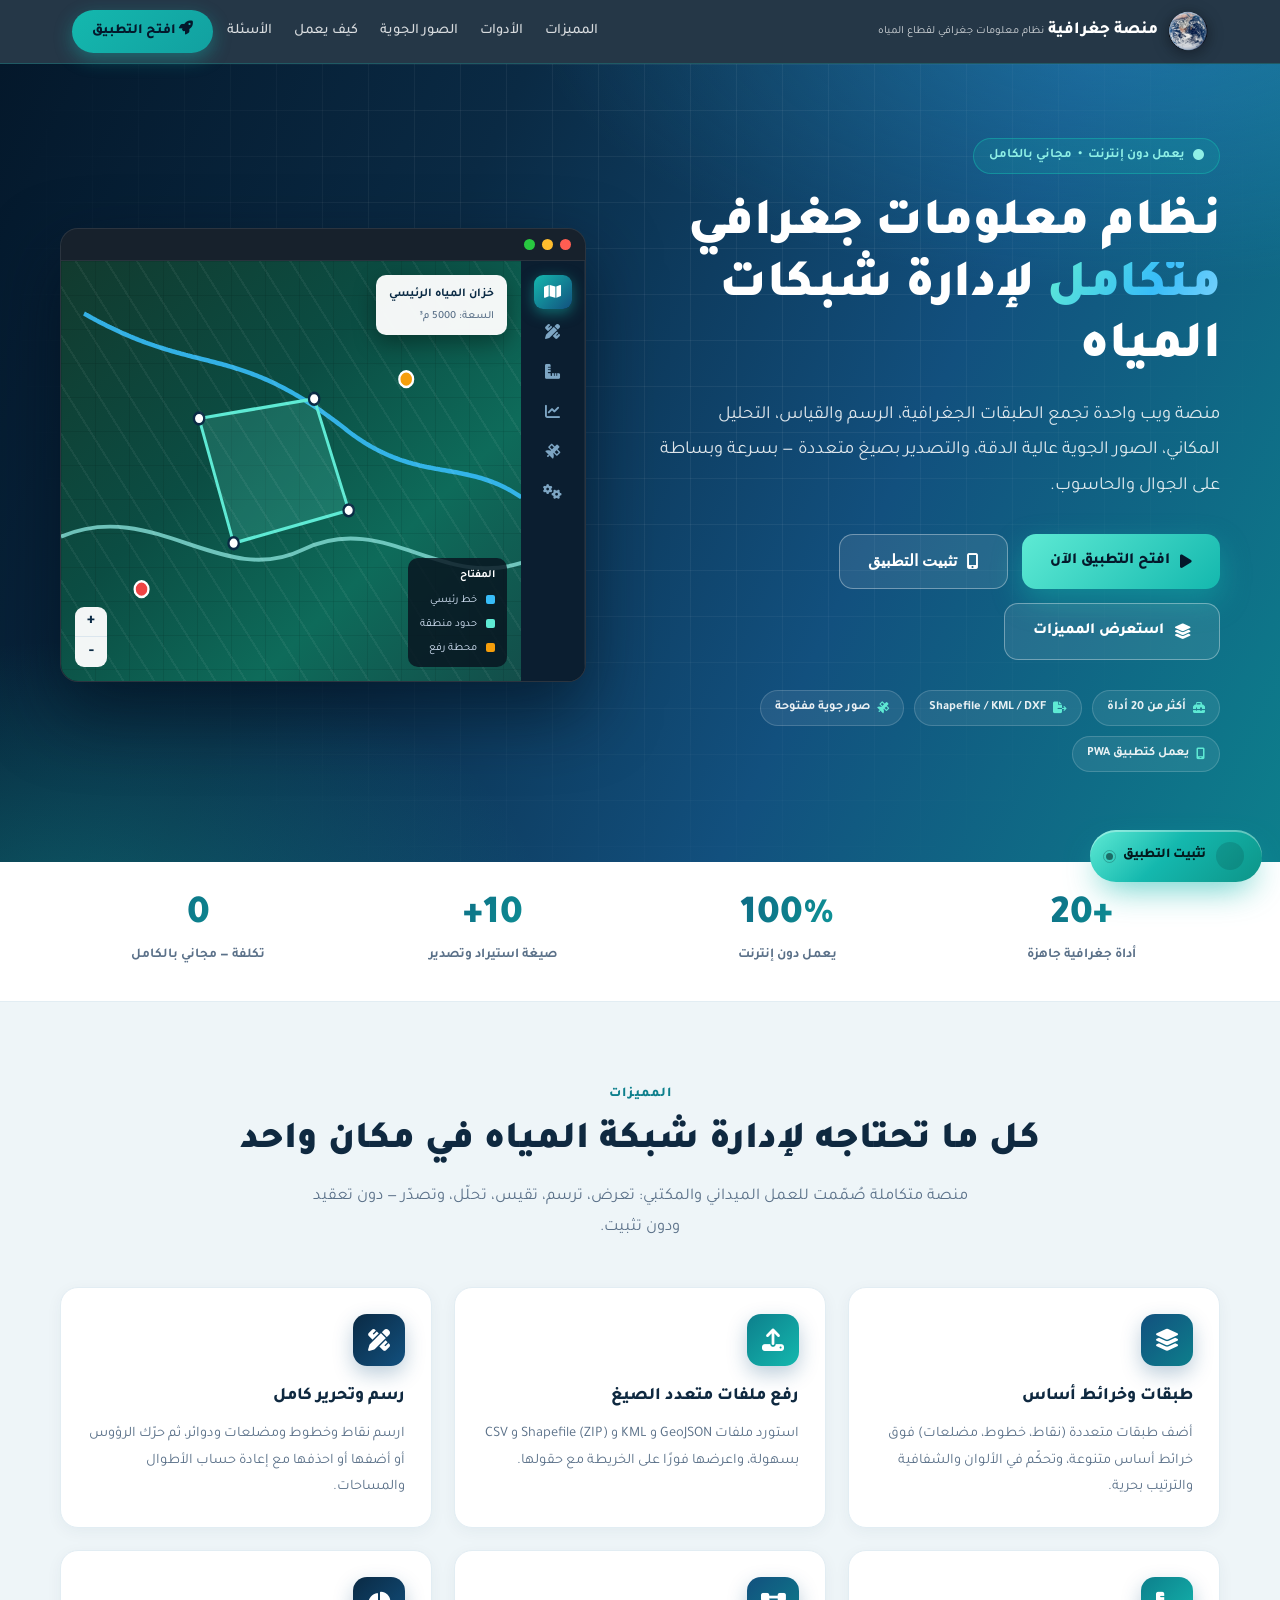
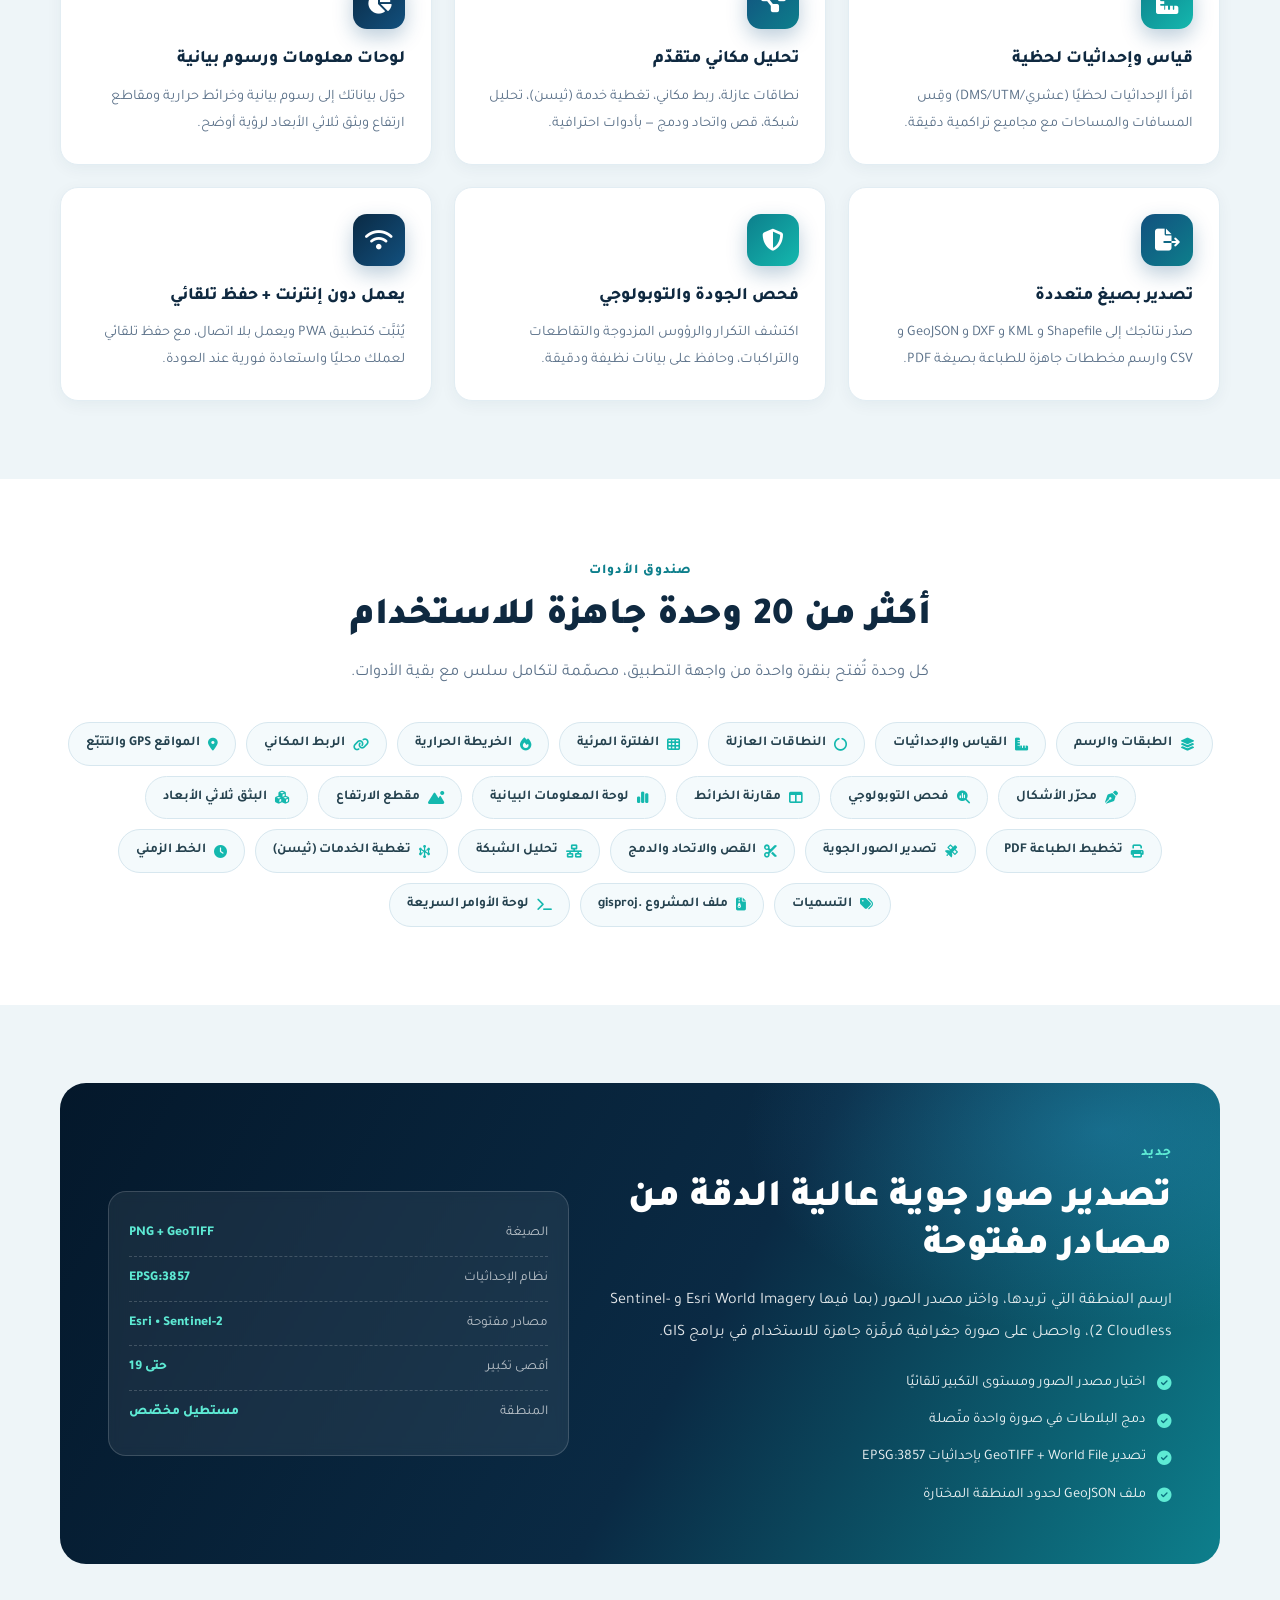
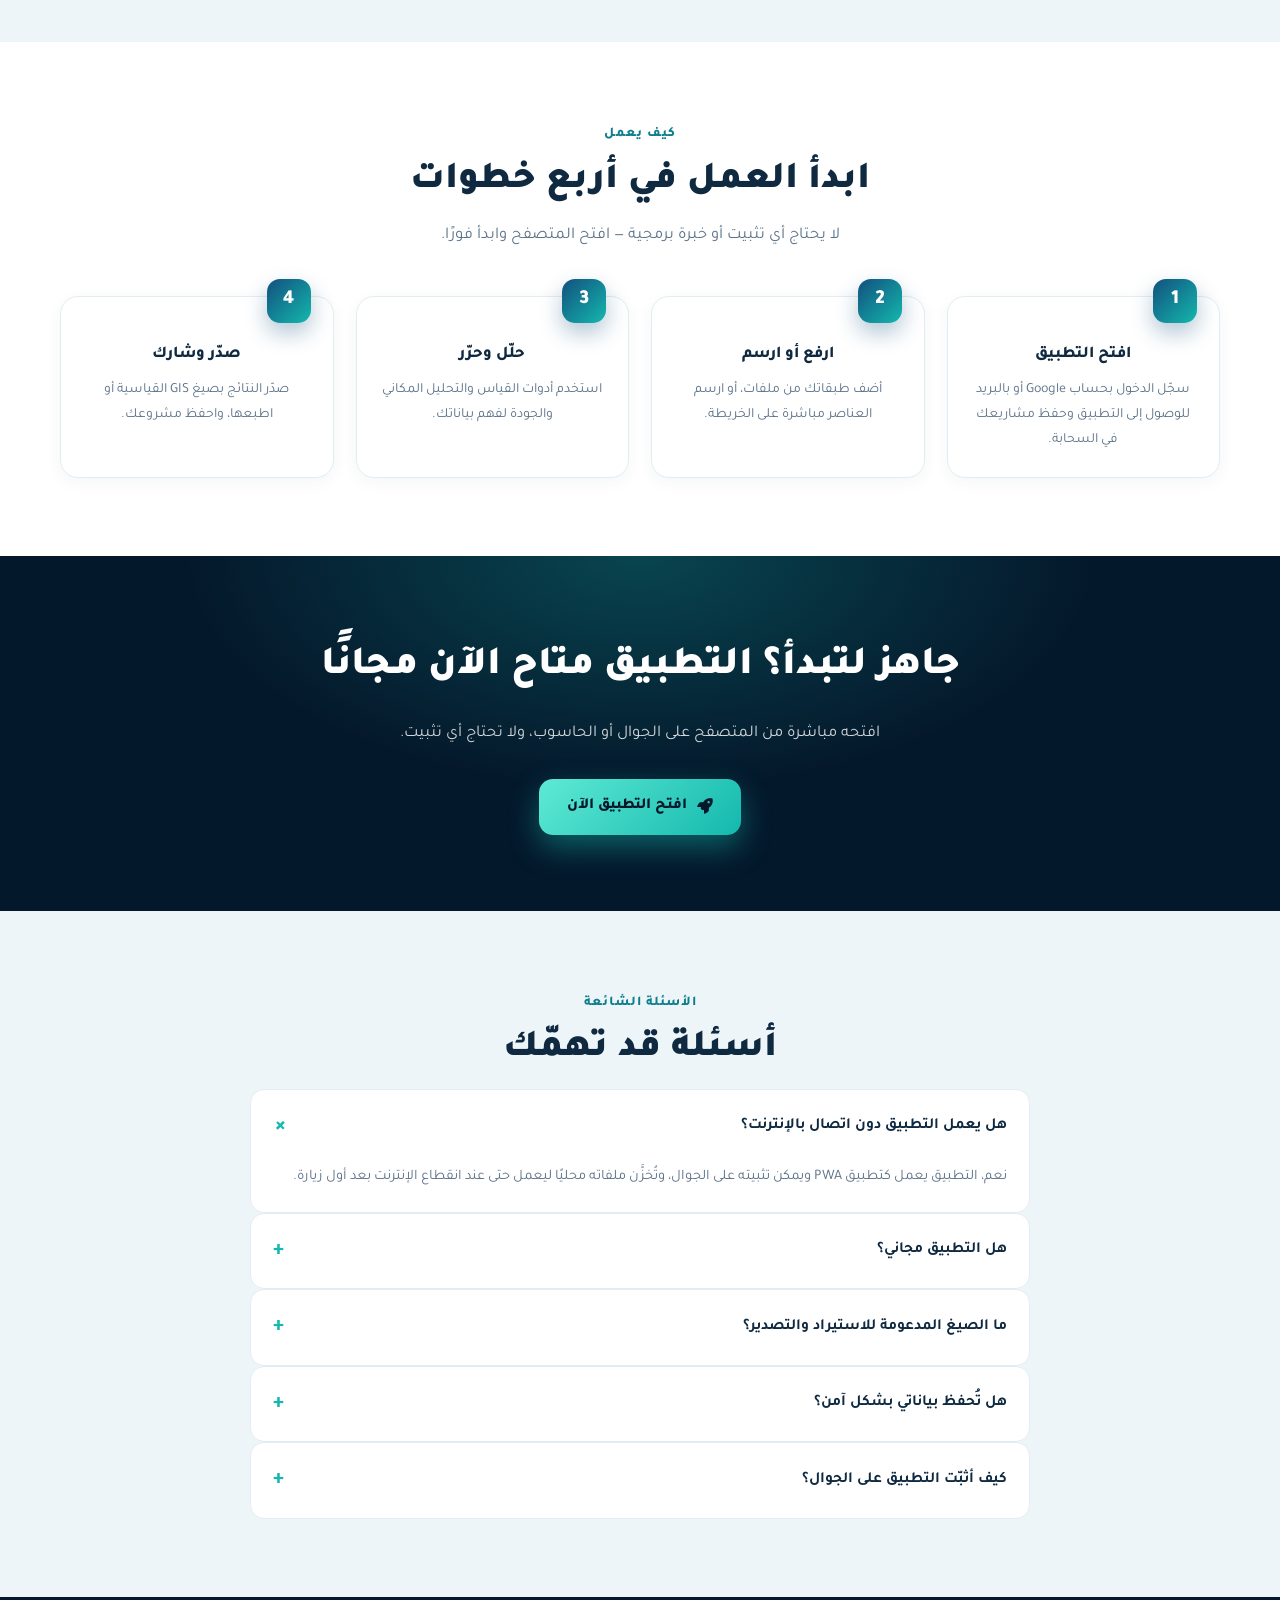
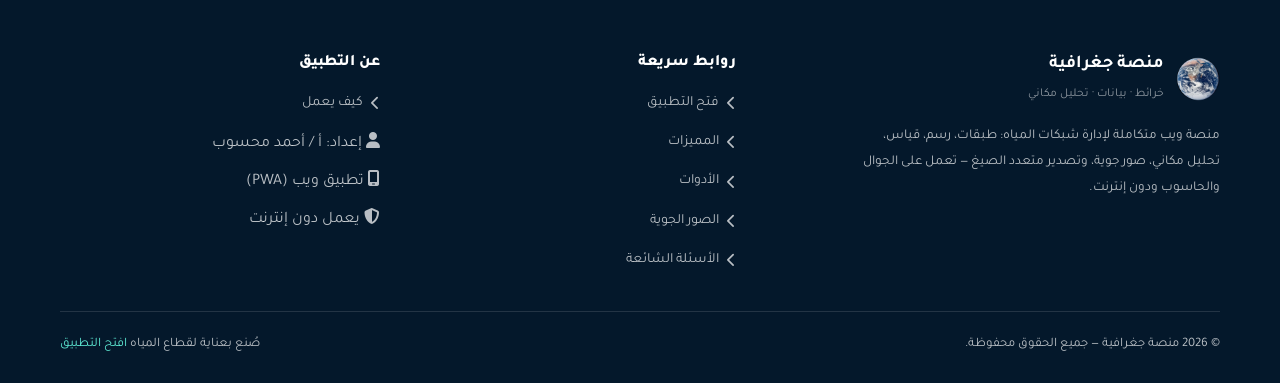
==== commit a13fc86b: "feat(ui): unify internal UI palette with intro identity (navy/teal), dark default + white mode, intr" ====
--- a/landing.html
+++ b/landing.html
@@ -4,27 +4,39 @@
 <meta charset="UTF-8">
 <meta name="viewport" content="width=device-width, initial-scale=1">
 <meta name="theme-color" content="#0a2a44">
-<title>GIS المياه — نظام معلومات جغرافي متكامل لقطاع المياه | إعداد أ / أحمد محسوب</title>
+<title>منصة جغرافية — خرائط وأدوات تحليل مكاني | إعداد أ / أحمد محسوب</title>
 <meta name="description" content="تطبيق ويب مجاني لإدارة شبكات المياه: طبقات جغرافية، رسم وقياس، تحليل مكاني، تصدير Shapefile/KML/DXF، صور جوية عالية الدقة من مصادر مفتوحة، ويعمل دون إنترنت.">
 <meta name="keywords" content="GIS, نظم المعلومات الجغرافية, قطاع المياه, شبكات المياه, خرائط المياه, خزانات, محطات رفع, تحليل مكاني, Shapefile, KML, DXF, GeoTIFF, صور جوية, water network, web GIS">
 <meta name="author" content="أحمد محسوب">
 <meta name="robots" content="index, follow">
 <meta name="google-site-verification" content="sy2CZQJL3Yo10CgOrphD3suYf40Eu9qSfpPAU7M36-Q">
-<link rel="canonical" href="https://ahmedmahsoup1920-stack.github.io/gis-app-web/landing.html">
+<link rel="canonical" href="https://geo-spatial-app.github.io/gis-app-web/landing.html">
 <meta property="og:type" content="website">
-<meta property="og:site_name" content="GIS المياه">
-<meta property="og:title" content="GIS المياه — نظام معلومات جغرافي متكامل لقطاع المياه">
+<meta property="og:site_name" content="منصة جغرافية">
+<meta property="og:title" content="منصة جغرافية — خرائط وأدوات تحليل مكاني">
 <meta property="og:description" content="أكثر من 20 أداة جغرافية لإدارة شبكات المياه: رسم، قياس، تحليل مكاني، تصدير متعدد الصيغ، وصور جوية عالية الدقة — ويعمل دون إنترنت.">
-<meta property="og:url" content="https://ahmedmahsoup1920-stack.github.io/gis-app-web/landing.html">
-<meta property="og:image" content="https://ahmedmahsoup1920-stack.github.io/gis-app-web/icons/icon-512.png">
+<meta property="og:url" content="https://geo-spatial-app.github.io/gis-app-web/landing.html">
+<meta property="og:image" content="https://geo-spatial-app.github.io/gis-app-web/icons/icon-512.png">
 <meta property="og:locale" content="ar_AR">
 <meta name="twitter:card" content="summary_large_image">
-<meta name="twitter:title" content="GIS المياه — نظام معلومات جغرافي متكامل لقطاع المياه">
+<meta name="twitter:title" content="منصة جغرافية — خرائط وأدوات تحليل مكاني">
 <meta name="twitter:description" content="أكثر من 20 أداة جغرافية لإدارة شبكات المياه، مع تصدير متعدد الصيغ وصور جوية عالية الدقة.">
-<meta name="twitter:image" content="https://ahmedmahsoup1920-stack.github.io/gis-app-web/icons/icon-512.png">
-<link rel="icon" type="image/svg+xml" href="icons/icon.svg">
+<meta name="twitter:image" content="https://geo-spatial-app.github.io/gis-app-web/icons/icon-512.png">
+<link rel="icon" type="image/png" sizes="32x32" href="icons/favicon-32.png">
 <link rel="icon" type="image/png" sizes="192x192" href="icons/icon-192.png">
 <link rel="apple-touch-icon" href="icons/apple-touch-icon.png">
+<link rel="manifest" href="manifest.json">
+<meta name="mobile-web-app-capable" content="yes">
+<meta name="apple-mobile-web-app-capable" content="yes">
+<meta name="apple-mobile-web-app-title" content="منصة جغرافية">
+<script>
+    window.__gisInstallPrompt = null;
+    window.addEventListener('beforeinstallprompt', function (e) {
+        e.preventDefault();
+        window.__gisInstallPrompt = e;
+        try { window.dispatchEvent(new Event('gis:installprompt')); } catch (err) {}
+    });
+</script>
 <link href="https://fonts.googleapis.com/css2?family=Tajawal:wght@400;500;700;800;900&display=swap" rel="stylesheet">
 <link rel="stylesheet" href="https://cdnjs.cloudflare.com/ajax/libs/font-awesome/6.4.0/css/all.min.css">
 <style>
@@ -47,7 +59,7 @@
 .nav{position:sticky; top:0; z-index:100; backdrop-filter:blur(10px); background:rgba(4,24,43,0.86); border-bottom:1px solid rgba(20,184,174,.28);}
 .nav-inner{max-width:1180px; margin:0 auto; padding:10px 22px; display:flex; align-items:center; gap:14px;}
 .brand{display:flex; align-items:center; gap:10px; color:#fff; text-decoration:none; min-width:0;}
-.brand img{width:38px; height:38px; filter:drop-shadow(0 2px 6px rgba(0,0,0,.4));}
+.brand img{width:40px; height:40px; border-radius:50%; filter:drop-shadow(0 3px 8px rgba(0,0,0,.45));}
 .brand .b-t{font-weight:800; font-size:17px; line-height:1.1; white-space:nowrap;}
 .brand .b-s{font-size:11px; opacity:.8; white-space:nowrap;}
 .nav-links{display:flex; gap:22px; margin-inline-start:auto;}
@@ -195,7 +207,7 @@
 footer{background:#04182b; color:rgba(255,255,255,.72); padding:52px 0 26px;}
 .foot-grid{display:grid; grid-template-columns:1.4fr 1fr 1fr; gap:36px; padding-bottom:34px; border-bottom:1px solid rgba(255,255,255,.12);}
 .foot-brand{display:flex; align-items:center; gap:12px; margin-bottom:16px;}
-.foot-brand img{width:44px; height:44px;}
+.foot-brand img{width:44px; height:44px; border-radius:50%;}
 .foot-brand b{color:#fff; font-size:18px; display:block;}
 .foot-brand small{font-size:12px; opacity:.75;}
 footer p{font-size:13.5px; line-height:1.9; max-width:360px;}
@@ -213,9 +225,9 @@
 <nav class="nav">
     <div class="nav-inner">
         <a class="brand" href="#top">
-            <img src="icons/logo.svg" alt="شعار GIS المياه">
+            <img src="icons/logo.png" alt="شعار منصة جغرافية">
             <span>
-                <span class="b-t">GIS المياه</span>
+                <span class="b-t">منصة جغرافية</span>
                 <span class="b-s">نظام معلومات جغرافي لقطاع المياه</span>
             </span>
         </a>
@@ -239,6 +251,7 @@
             <p class="lead">منصة ويب واحدة تجمع الطبقات الجغرافية، الرسم والقياس، التحليل المكاني، الصور الجوية عالية الدقة، والتصدير بصيغ متعددة — بسرعة وبساطة على الجوال والحاسوب.</p>
             <div class="hero-btns">
                 <a class="btn btn-primary" href="index.html"><i class="fas fa-play"></i> افتح التطبيق الآن</a>
+                <button class="btn btn-ghost" type="button" id="landingInstallBtn"><i class="fas fa-mobile-screen-button"></i> تثبيت التطبيق</button>
                 <a class="btn btn-ghost" href="#features"><i class="fas fa-layer-group"></i> استعرض المميزات</a>
             </div>
             <div class="chips">
@@ -415,8 +428,8 @@
         <div class="foot-grid">
             <div>
                 <div class="foot-brand">
-                    <img src="icons/logo.svg" alt="شعار GIS المياه">
-                    <span><b>GIS المياه</b><small>نظام معلومات جغرافي لقطاع المياه</small></span>
+                    <img src="icons/logo.png" alt="شعار منصة جغرافية">
+                    <span><b>منصة جغرافية</b><small>خرائط · بيانات · تحليل مكاني</small></span>
                 </div>
                 <p>منصة ويب متكاملة لإدارة شبكات المياه: طبقات، رسم، قياس، تحليل مكاني، صور جوية، وتصدير متعدد الصيغ — تعمل على الجوال والحاسوب ودون إنترنت.</p>
             </div>
@@ -441,7 +454,7 @@
             </div>
         </div>
         <div class="foot-bottom">
-            <span>© <span id="yr">2026</span> GIS المياه — جميع الحقوق محفوظة.</span>
+            <span>© <span id="yr">2026</span> منصة جغرافية — جميع الحقوق محفوظة.</span>
             <span>صُنع بعناية لقطاع المياه <a href="index.html">افتح التطبيق</a></span>
         </div>
     </div>
@@ -451,12 +464,12 @@
 {
   "@context": "https://schema.org",
   "@type": "SoftwareApplication",
-  "name": "GIS المياه",
+  "name": "منصة جغرافية",
   "alternateName": "نظام المعلومات الجغرافية لقطاع المياه",
   "applicationCategory": "BusinessApplication",
   "operatingSystem": "Web (Android, iOS, Windows, macOS, Linux)",
   "description": "تطبيق ويب متكامل لإدارة شبكات المياه: طبقات جغرافية، رفع ملفات، رسم، قياسات، تحليل مكاني، صور جوية عالية الدقة من مصادر مفتوحة، وتصدير Shapefile/KML/DXF/GeoTIFF.",
-  "url": "https://ahmedmahsoup1920-stack.github.io/gis-app-web/",
+  "url": "https://geo-spatial-app.github.io/gis-app-web/",
   "inLanguage": "ar",
   "author": { "@type": "Person", "name": "أحمد محسوب" },
   "offers": { "@type": "Offer", "price": "0", "priceCurrency": "USD" },
@@ -489,5 +502,20 @@
 burger.addEventListener('click', function () { links.classList.toggle('open'); });
 links.addEventListener('click', function (e) { if (e.target.tagName === 'A') links.classList.remove('open'); });
 </script>
+<script src="js/gis-pwa-install.js"></script>
+<script>
+(function () {
+    var b = document.getElementById('landingInstallBtn');
+    if (!b) { return; }
+    if (window.GisInstall && window.GisInstall.isStandalone()) {
+        b.style.display = 'none';
+        return;
+    }
+    b.addEventListener('click', function () {
+        if (window.GisInstall) { window.GisInstall.install(); }
+        else { location.href = 'index.html'; }
+    });
+})();
+</script>
 </body>
 </html>
